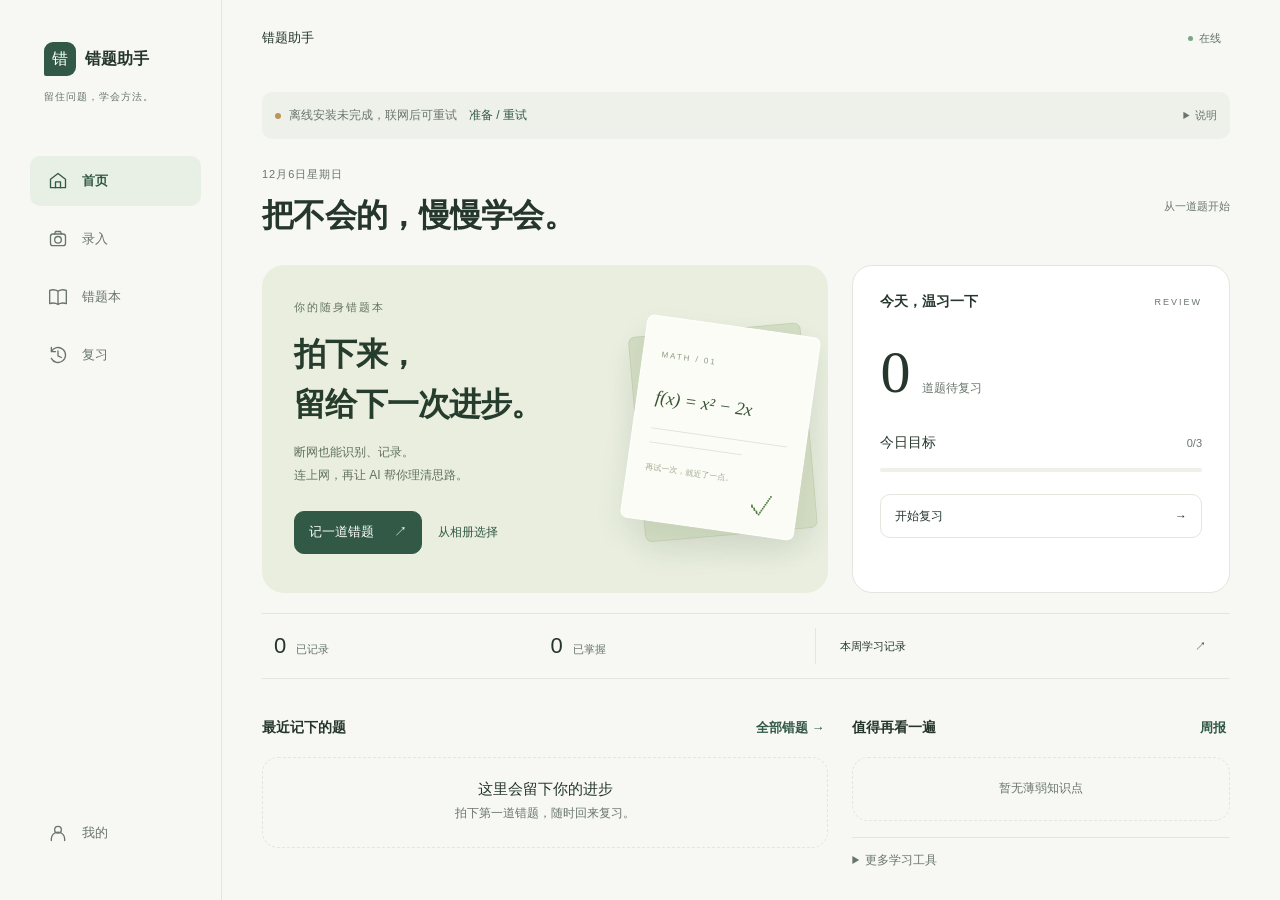
==== app.html @ 8609f3b1 "refactor: simplify personal app navigation" ====
<!DOCTYPE html>
<html lang="zh-CN">
<head>
<meta charset="UTF-8">
<meta name="viewport" content="width=device-width, initial-scale=1.0, viewport-fit=cover, interactive-widget=resizes-content">
<meta name="theme-color" content="#f7f8f4">
<meta name="description" content="高中错题助手：离线拍照记题，联网理解与练习。">
<link rel="manifest" href="manifest.json">
<link rel="icon" href="data:image/svg+xml,%3Csvg xmlns='http://www.w3.org/2000/svg' viewBox='0 0 64 64'%3E%3Crect width='64' height='64' rx='14' fill='%234353c8'/%3E%3Ctext x='32' y='42' font-size='30' text-anchor='middle' fill='white'%3E%E9%94%99%3C/text%3E%3C/svg%3E">
<title>错题助手</title>
<link rel="stylesheet" href="styles.css">
</head>
<body>
<div id="toast" class="toast" role="status" aria-live="polite"></div>

<div id="processingOverlay" class="processing-overlay" role="status" aria-live="polite">
  <div class="processing-box">
    <div class="spinner"></div>
    <div class="proc-title" id="procTitle">处理中</div>
    <div class="proc-desc" id="procDesc">请稍候</div>
  </div>
</div>

<div id="app">
  <header class="app-header">
    <button id="headerBack" class="header-back" onclick="goBack()" aria-label="返回">&#8592;</button>
    <h1 id="headerTitle">错题助手</h1>
    <div class="header-actions">
      <span id="netBadge" class="net-badge online">在线</span>
    </div>
  </header>

  <main id="appContent" class="app-content">
    <div id="storageNotice" class="notice warning hidden" role="alert"></div>
    <div id="updateNotice" class="notice hidden">新版本已准备好。<button class="text-btn" onclick="applyUpdate()">保存后更新</button></div>
    <div id="offlinePanel" class="offline-panel">
      <span class="status-dot" aria-hidden="true"></span><span id="offlineStatus">检查离线识别包…</span>
      <button id="prepareOffline" class="text-btn" onclick="prepareOffline()">准备 / 重试</button>
      <details class="offline-info"><summary aria-label="离线使用说明">说明</summary><div><p>首次联网准备完成后，这台设备可以断网识别。演示时请保持相同浏览器和地址。</p><p id="offlineAddress"></p><button class="text-btn" onclick="checkOfflinePack()">重新检查</button></div></details>
    </div>
    <!-- 首页 -->
    <section id="page-home" class="page active">
      <div class="home-hero">
        <div><p class="eyebrow" id="todayLabel">今天</p><h2 id="homeGreeting">把不会的，慢慢学会。</h2></div>
        <span id="streakBadge" class="streak-badge">从一道题开始</span>
      </div>
      <div class="entry-card">
        <div class="entry-copy"><span class="kicker">你的随身错题本</span><h3>拍下来，<br>留给下一次进步。</h3><p>断网也能识别、记录。<br>连上网，再让 AI 帮你理清思路。</p>
          <div class="entry-actions"><button class="btn primary" onclick="goCapture()">记一道错题 <span aria-hidden="true">↗</span></button><button class="text-btn" onclick="uploadImage()">从相册选择</button></div>
        </div>
        <div class="notebook-art" aria-hidden="true"><div class="paper-back"></div><div class="paper-front"><span class="paper-index">MATH / 01</span><div class="paper-formula">f(x) = x² − 2x</div><div class="paper-line"></div><div class="paper-line short"></div><span class="paper-mark">再试一次，就近了一点。</span><span class="paper-check">✓</span></div></div>
      </div>
      <div id="todayReview" class="today-card">
        <div class="section-title"><span>今天，温习一下</span><span class="tiny-label">REVIEW</span></div>
        <div class="due-number"><b id="statDue">0</b><span>道题待复习</span></div>
        <div class="section-title daily-label"><span>今日目标</span><span id="dailyProgressText" class="daily-text">0/3</span></div>
        <div class="progress-track"><div id="dailyProgressFill" class="progress-fill"></div></div>
        <button class="btn full outline" onclick="navigateTo('review')">开始复习 <span aria-hidden="true">→</span></button>
      </div>
      <div class="stats-grid compact-stats"><div class="stat-card"><b id="statTotal">0</b><span>已记录</span></div><div class="stat-card"><b id="statMastered">0</b><span>已掌握</span></div><button class="stat-report" onclick="showParentReport()"><span>本周学习记录</span><span aria-hidden="true">↗</span></button></div>
      <div class="section-block home-recent"><div class="section-title"><span>最近记下的题</span><button class="text-btn" onclick="navigateTo('book')">全部错题 →</button></div><div id="recentList" class="recent-list"></div></div>
      <div class="section-block home-insights"><div class="section-title"><span>值得再看一遍</span><button class="text-btn" onclick="openWeeklyReport()">周报</button></div><div id="weakList" class="weak-list"></div>
        <details class="more-tools"><summary>更多学习工具</summary><div class="quick-grid"><button class="quick-card" onclick="openMasteryTrend()">掌握趋势</button><button class="quick-card" onclick="openStudyPlan()">学习计划</button><button class="quick-card" onclick="openWeeklyPlan()">周计划</button><button class="quick-card" onclick="openAiSettings()">AI 设置</button><button class="quick-card" onclick="openSubjectBoard()">学情看板</button></div></details>
      </div>
    </section>

    <!-- 拍照录入 -->
    <section id="page-capture" class="page">
      <div class="page-intro"><p class="eyebrow">CAPTURE</p><h2>先把题目记下来。</h2><p id="captureHint">一次拍一道题，文字清晰，识别更准。</p></div>
      <div id="capturePreview" class="capture-preview">
        <div class="placeholder">
          <div class="capture-glyph" aria-hidden="true">＋</div>
          <div class="pl-text">放进一道想弄懂的题</div>
        </div>
      </div>
      <div class="capture-actions">
        <button id="btnCamera" class="btn primary" onclick="startCamera()">拍照</button>
        <button id="btnAlbum" class="btn" onclick="uploadImage()">选择图片</button>
        <button id="btnPaste" class="btn" onclick="pasteClipboardImage()">粘贴图片</button>
        <button id="btnCrop" class="btn hidden" onclick="openCropModal()">裁剪</button>
        <button id="btnOcr" class="btn teal hidden" onclick="runOcr()">识别并记录</button>
        <button id="btnRetake" class="btn hidden" onclick="retakeCapture()">重新选择</button>
      </div>
      <div class="capture-secondary"><button class="text-btn" onclick="showManualEntry()">直接输入文字</button><button id="saveImageOnly" class="text-btn hidden" onclick="openImageOnly()">先保存原图</button></div>

      <div id="manualEntry" class="manual-entry hidden">
        <label class="field-label" for="manualText">题目内容</label>
        <textarea id="manualText" rows="5" placeholder="粘贴题目"></textarea>
        <button class="btn primary full" onclick="saveManualEntry()">下一步</button>
      </div>
    </section>

    <!-- 错题本 -->
    <section id="page-book" class="page"><div class="page-intro"><p class="eyebrow">COLLECTION</p><h2>每一道，都有收获。</h2></div>
      <div class="search-row">
        <input id="searchInput" type="search" placeholder="搜索题目或知识点" oninput="setQuery(this.value)">
      </div>
      <div class="batch-bar">
        <button class="btn outline" onclick="toggleBatchMode()">批量管理</button>
        <div id="batchActions" class="batch-actions hidden">
          <label class="select-all"><input id="selectAllBatch" type="checkbox" onchange="toggleSelectAll(this.checked)">全选</label>
          <span id="batchCount" class="batch-count">已选 0</span>
          <button class="btn green" onclick="batchMarkMastered()">标记掌握</button>
          <button class="btn teal" onclick="batchGenerateAnalysis()">批量复盘</button>
          <button class="btn red" onclick="batchDelete()">删除</button>
          <button class="btn" onclick="toggleBatchMode()">退出</button>
        </div>
      </div>
      <select id="dateFilter" class="date-filter" onchange="setDateFilter(this.value)">
        <option value="all">全部时间</option>
        <option value="week">近 7 天</option>
        <option value="month">本月</option>
        <option value="year">今年</option>
      </select>
      <div class="chip-row" id="subjectChips"></div>
      <div class="segmented" id="statusSeg"></div>
      <div id="errorList" class="error-list"></div>
    </section>

    <!-- 复习 -->
    <section id="page-review" class="page">
      <div class="review-head">
        <h2>间隔复习</h2>
        <p id="reviewStatus">暂无待复习错题</p>
      </div>
      <div id="reviewProgress" class="review-progress hidden">
        <div class="progress-track"><div id="reviewFill" class="progress-fill"></div></div>
        <span id="reviewCount">0/0</span>
      </div>
      <div id="reviewCard" class="review-card hidden">
        <div class="review-top">
          <span id="reviewSubject" class="subject-pill">数学</span>
          <span id="reviewMeta" class="review-meta"></span>
        </div>
        <div id="reviewImage" class="review-image hidden"></div>
        <div id="reviewQuestion" class="review-question"></div>
        <div class="review-draft">
          <label class="field-label" for="reviewDraft">自测作答</label>
          <textarea id="reviewDraft" rows="3" placeholder="写下你的答案"></textarea>
        </div>
        <div id="reviewAnswer" class="review-answer hidden">
          <div class="review-answer-label">解析 / 答案</div>
          <div id="reviewAnswerText" class="review-answer-text"></div>
        </div>
      </div>
      <div id="reviewActions" class="review-actions hidden">
        <button class="btn" onclick="toggleReviewAnswer()">查看答案</button>
        <button class="btn red" onclick="rateReview('again')">再练</button>
        <button class="btn amber" onclick="rateReview('good')">还行</button>
        <button class="btn green" onclick="rateReview('easy')">熟练</button>
      </div>
      <div id="reviewEmpty" class="empty-state hidden">
        <div class="es-icon">✓</div>
        <div class="es-title">今日完成</div>
        <div class="es-desc">今天的复习告一段落，明天再来。</div>
      </div>
    </section>

    <!-- 我的 -->
    <section id="page-profile" class="page">
      <div class="profile-header">
        <div class="profile-avatar">TF</div>
        <div>
          <div class="profile-name">按你的习惯来</div>
          <div class="profile-team">识别与记录留在本机 · AI 联网使用</div>
        </div>
      </div>

      <details class="settings-panel"><summary>学习科目</summary>
        <div class="chip-wrap" id="subjectSettings"></div>
      </details>

      <details class="settings-panel"><summary>应用设置</summary>
        <div class="form-card">
          <label class="switch-row">
            <span>打开应用直达拍照页</span>
            <input id="openCaptureOnLaunch" type="checkbox">
          </label>
          <label class="switch-row">
            <span>深色模式</span>
            <input id="darkMode" type="checkbox">
          </label>
          <label class="field-label" for="dailyGoal">每日复习目标（道）</label>
          <input id="dailyGoal" type="number" min="0" max="20" placeholder="3">
          <button class="btn primary full" onclick="saveSettings()">保存设置</button>
        </div>
      </details>

      <details class="settings-panel"><summary>个人云同步（选用）</summary>
        <div class="form-card">
          <label class="field-label" for="syncToken">GitHub Token</label>
          <input id="syncToken" type="password" placeholder="用于同步私人 Gist">
          <label class="field-label" for="syncGistId">Gist ID（留空自动创建）</label>
          <input id="syncGistId" type="text" placeholder="首次上传后自动生成">
          <label class="switch-row">
            <span>启动时合并云端数据</span>
            <input id="autoSync" type="checkbox">
          </label>
          <button class="btn primary full" onclick="syncUpload()">上传到云端</button>
          <button class="btn outline full" onclick="syncPull(false)">合并云端数据</button>
        </div>
      </details>

      <details class="settings-panel" id="aiSettings"><summary>AI 接口（选用，需自行配置）</summary>
        <div class="form-card">
          <label class="field-label" for="aiEndpoint">接口地址</label>
          <input id="aiEndpoint" type="text" placeholder="https://api.openai.com/v1">
          <label class="field-label" for="aiModel">模型</label>
          <input id="aiModel" type="text" placeholder="gpt-4o-mini">
          <label class="switch-row">
            <span>允许手动 AI 视觉复核（需填写 Key，题图会发送到接口）</span>
            <input id="useAiOcr" type="checkbox">
          </label>
          <label class="field-label" for="ocrModel">视觉识别模型</label>
          <input id="ocrModel" type="text" placeholder="gpt-4o-mini">
          <label class="field-label" for="aiKey">API Key</label>
          <input id="aiKey" type="password" placeholder="未配置时使用规则生成">
          <button class="btn primary full" onclick="saveSettings()">保存设置</button>
        </div>
      </details>

      <details class="settings-panel"><summary>数据</summary>
        <div class="menu-card">
          <button class="menu-item" onclick="exportData()">
            <span class="mi-icon">&#128228;</span>
            <span>导出数据</span>
          </button>
          <button class="menu-item" onclick="importData()">
            <span class="mi-icon">&#128229;</span>
            <span>导入数据</span>
          </button>
          <button class="menu-item" onclick="exportPrintable()">
            <span class="mi-icon">&#128424;</span>
            <span>导出打印版</span>
          </button>
          <button class="menu-item" onclick="exportStudyReport()">
            <span class="mi-icon">&#128202;</span>
            <span>导出学习报告</span>
          </button>
          <button class="menu-item" onclick="copyParentReportLink()">
            <span class="mi-icon">&#128101;</span>
            <span>复制家长周报文本</span>
          </button>
          <button class="menu-item" onclick="copyWeeklyReportText()">
            <span class="mi-icon">&#128203;</span>
            <span>复制周报文本</span>
          </button>
          <button class="menu-item" onclick="openSubjectBoard()">
            <span class="mi-icon">&#128200;</span>
            <span>学情看板</span>
          </button>
          <button class="menu-item" onclick="exportFullBackup()">
            <span class="mi-icon">&#128190;</span>
            <span>导出完整备份</span>
          </button>
          <button class="menu-item" onclick="importFullBackup()">
            <span class="mi-icon">&#128190;</span>
            <span>导入完整备份</span>
          </button>
          <button class="menu-item danger" onclick="clearAllData()">
            <span class="mi-icon">&#128465;</span>
            <span>清空数据</span>
          </button>
        </div>
      </details>

      <details class="settings-panel"><summary>关于</summary>
        <div class="menu-card">
          <div class="menu-item static">
            <span class="mi-icon">&#8505;</span>
            <span>演示版 · Team Future</span>
          </div>
        </div>
      </details>
    </section>
  </main>

  <nav class="app-nav" aria-label="主导航"><div class="nav-brand"><span class="brand-mark">错</span><b>错题助手</b><small>留住问题，学会方法。</small></div>
    <button class="nav-item active" data-page="home" onclick="navigateTo('home')">
      <svg class="nav-icon" viewBox="0 0 24 24" fill="none" stroke="currentColor" stroke-width="1.6" stroke-linecap="round" stroke-linejoin="round" aria-hidden="true"><path d="m3 10 9-7 9 7v10H3z"/><path d="M9 20v-7h6v7"/></svg>
      <small>首页</small>
    </button>
    <button class="nav-item" data-page="capture" onclick="navigateTo('capture')">
      <svg class="nav-icon" viewBox="0 0 24 24" fill="none" stroke="currentColor" stroke-width="1.6" stroke-linecap="round" stroke-linejoin="round" aria-hidden="true"><rect x="3" y="6" width="18" height="14" rx="3"/><path d="m8 6 1-3h6l1 3"/><circle cx="12" cy="13" r="4"/></svg>
      <small>录入</small>
    </button>
    <button class="nav-item" data-page="book" onclick="navigateTo('book')">
      <svg class="nav-icon" viewBox="0 0 24 24" fill="none" stroke="currentColor" stroke-width="1.6" stroke-linecap="round" stroke-linejoin="round" aria-hidden="true"><path d="M12 5c-3-2-7-2-10-1v16c3-1 7-1 10 1 3-2 7-2 10-1V4c-3-1-7-1-10 1Zm0 0v16"/></svg>
      <small>错题本</small>
      <span id="navBadge" class="nav-badge hidden">0</span>
    </button>
    <button class="nav-item" data-page="review" onclick="navigateTo('review')">
      <svg class="nav-icon" viewBox="0 0 24 24" fill="none" stroke="currentColor" stroke-width="1.6" stroke-linecap="round" stroke-linejoin="round" aria-hidden="true"><path d="M4 8a9 9 0 1 1 0 8M4 3v5h5"/><path d="M12 7v6l4 2"/></svg>
      <small>复习</small>
    </button>
    <button class="nav-item" data-page="profile" onclick="navigateTo('profile')">
      <svg class="nav-icon" viewBox="0 0 24 24" fill="none" stroke="currentColor" stroke-width="1.6" stroke-linecap="round" stroke-linejoin="round" aria-hidden="true"><circle cx="12" cy="8" r="4"/><path d="M4 21v-2a8 8 0 0 1 16 0v2"/></svg>
      <small>我的</small>
    </button>
  </nav>
</div>

<div id="modalOverlay" class="modal-overlay" role="dialog" aria-modal="true" aria-labelledby="modalTitle">
  <div class="modal-sheet">
    <div class="modal-head">
      <h3 id="modalTitle"></h3>
      <button class="modal-close" onclick="closeModal()" aria-label="关闭">&#215;</button>
    </div>
    <div id="modalContent"></div>
  </div>
</div>

<dialog id="importDialog" class="import-dialog"><form method="dialog"><h3>导入错题</h3><p id="importSummary"></p><p class="field-help">合并保留本地题目，同一道题采用较新版本。</p><div class="import-choices"><button class="btn primary" value="merge">合并导入</button><button class="btn outline" value="replace">替换本地…</button><button class="btn" value="cancel" autofocus>取消</button></div></form></dialog>
<input id="fileInput" type="file" accept="image/*" hidden>
<input id="importInput" type="file" accept=".json,application/json" hidden>
<input id="bankInput" type="file" accept=".json,application/json" hidden>
<input id="classInput" type="file" accept=".json,application/json" hidden>
<input id="backupInput" type="file" accept=".json,application/json" hidden>

<script src="vendor/dexie.min.js"></script>
<script src="ocr-assets.js"></script>
<script src="js/reliability.js"></script>
<script src="js/ocr-review.js"></script>
<script src="js/app.js"></script>
<script src="js/offline.js"></script>
<script src="js/album-enhance.js"></script>
<script src="js/crop-enhance.js"></script>
</body>
</html>
---- styles.css ----
:root {
  --bg: #f7f8f4;
  --surface: #ffffff;
  --surface-2: #eef1e9;
  --text: #25362d;
  --muted: #68756c;
  --line: #e2e7dd;
  --primary: #315945;
  --primary-soft: #e8f0e5;
  --teal: #426e59;
  --teal-soft: #ecf3e9;
  --green: #1f9d55;
  --green-soft: #e4f6ec;
  --amber: #c47b16;
  --amber-soft: #fdf1dc;
  --red: #d64545;
  --red-soft: #fdeaea;
  --shadow: 0 10px 30px rgba(33, 42, 68, 0.08);
  --nav-h: 64px;
  --radius: 14px;
}

* {
  box-sizing: border-box;
}

html,
body {
  margin: 0;
  height: 100%;
}

body {
  font-family: -apple-system, BlinkMacSystemFont, "PingFang SC", "Microsoft YaHei", "Noto Sans SC", sans-serif;
  background: var(--bg);
  color: var(--text);
  -webkit-tap-highlight-color: transparent;
}

button,
input,
textarea,
select {
  font: inherit;
}

button {
  border: 0;
  cursor: pointer;
  color: inherit;
}

input,
textarea,
select {
  width: 100%;
  border: 1px solid var(--line);
  border-radius: var(--radius);
  background: var(--surface);
  color: var(--text);
  padding: 11px 12px;
  outline: none;
}

input:focus,
textarea:focus,
select:focus {
  border-color: var(--primary);
  box-shadow: 0 0 0 3px rgba(59, 91, 219, 0.12);
}

textarea {
  resize: vertical;
  min-height: 96px;
  line-height: 1.6;
}

.hidden {
  display: none !important;
}

#app {
  max-width: 520px;
  margin: 0 auto;
  height: 100vh;
  height: 100dvh;
  display: flex;
  flex-direction: column;
  background: var(--bg);
  position: relative;
}

/* 顶部 */
.app-header {
  flex-shrink: 0;
  height: 56px;
  display: flex;
  align-items: center;
  gap: 10px;
  padding: 0 14px;
  background: rgba(243, 245, 249, 0.94);
  backdrop-filter: blur(14px);
  border-bottom: 1px solid var(--line);
  z-index: 10;
}

.app-header h1 {
  margin: 0;
  font-size: 17px;
  letter-spacing: 0;
}

.header-actions {
  margin-left: auto;
  display: flex;
  align-items: center;
}

.header-back {
  width: 32px;
  height: 32px;
  display: none;
  align-items: center;
  justify-content: center;
  border-radius: var(--radius);
  background: var(--surface);
  border: 1px solid var(--line);
  font-size: 16px;
}

.header-back.show {
  display: flex;
}

.net-badge {
  font-size: 12px;
  padding: 4px 9px;
  border-radius: 999px;
  background: var(--surface-2);
  color: var(--muted);
}

.net-badge.online {
  background: var(--green-soft);
  color: var(--green);
}

.net-badge.offline {
  background: var(--amber-soft);
  color: var(--amber);
}

/* 主区域 */
.app-content {
  flex: 1;
  overflow-y: auto;
  padding: 16px 16px calc(var(--nav-h) + 20px);
  -webkit-overflow-scrolling: touch;
}

.page {
  display: none;
}

.page.active {
  display: block;
  animation: pageIn 0.22s ease;
}

@keyframes pageIn {
  from {
    opacity: 0;
    transform: translateY(8px);
  }
  to {
    opacity: 1;
    transform: translateY(0);
  }
}

/* 底部导航 */
.app-nav {
  position: fixed;
  bottom: 0;
  left: 50%;
  transform: translateX(-50%);
  width: 100%;
  max-width: 520px;
  height: calc(var(--nav-h) + env(safe-area-inset-bottom, 0px));
  padding-bottom: env(safe-area-inset-bottom, 0px);
  display: grid;
  grid-template-columns: repeat(5, 1fr);
  background: rgba(255, 255, 255, 0.96);
  backdrop-filter: blur(16px);
  border-top: 1px solid var(--line);
  z-index: 50;
}

.nav-item {
  display: flex;
  flex-direction: column;
  align-items: center;
  justify-content: center;
  gap: 2px;
  background: none;
  color: var(--muted);
  position: relative;
}

.nav-item .nav-icon {
  font-size: 20px;
  line-height: 1;
}

.nav-item small {
  font-size: 11px;
}

.nav-item.active {
  color: var(--primary);
}

.nav-badge {
  position: absolute;
  top: 5px;
  right: calc(50% - 22px);
  min-width: 17px;
  height: 17px;
  padding: 0 4px;
  border-radius: 999px;
  background: var(--red);
  color: #fff;
  font-size: 10px;
  display: flex;
  align-items: center;
  justify-content: center;
}

/* 首页 */
.home-hero {
  display: flex;
  align-items: center;
  justify-content: space-between;
  margin-bottom: 14px;
}

.eyebrow {
  margin: 0 0 3px;
  font-size: 12px;
  color: var(--muted);
}

.streak-badge {
  display: inline-flex;
  align-items: center;
  gap: 4px;
  margin-top: 7px;
  padding: 4px 10px;
  border-radius: 999px;
  background: var(--amber-soft);
  color: var(--amber);
  font-size: 12px;
  font-weight: 700;
}

.home-hero h2 {
  margin: 0;
  font-size: 22px;
  letter-spacing: 0;
}

.icon-btn {
  width: 40px;
  height: 40px;
  border-radius: 50%;
  display: flex;
  align-items: center;
  justify-content: center;
  background: var(--surface);
  border: 1px solid var(--line);
  font-size: 22px;
  line-height: 1;
}

.add-btn {
  background: var(--primary);
  color: #fff;
  border-color: var(--primary);
  box-shadow: 0 8px 18px rgba(59, 91, 219, 0.28);
}

.stats-grid {
  display: grid;
  grid-template-columns: repeat(3, 1fr);
  gap: 10px;
  margin-bottom: 18px;
}

.stat-card {
  background: var(--surface);
  border: 1px solid var(--line);
  border-radius: var(--radius);
  padding: 14px 10px;
  text-align: center;
  box-shadow: 0 4px 14px rgba(33, 42, 68, 0.04);
}

.stat-card b {
  display: block;
  font-size: 24px;
  line-height: 1.2;
}

.stat-card span {
  display: block;
  margin-top: 4px;
  font-size: 12px;
  color: var(--muted);
}

.stat-card.accent b {
  color: var(--primary);
}

.stat-card.teal b {
  color: var(--teal);
}

.section-block {
  margin-bottom: 18px;
}

.section-title {
  display: flex;
  align-items: center;
  justify-content: space-between;
  font-size: 14px;
  font-weight: 700;
  margin-bottom: 10px;
}

.text-btn {
  background: none;
  color: var(--primary);
  font-size: 13px;
  padding: 4px;
}

.daily-text {
  font-size: 13px;
  color: var(--muted);
  font-weight: 600;
}

.weak-list {
  display: flex;
  flex-direction: column;
  gap: 8px;
}

.weak-item {
  display: flex;
  align-items: center;
  gap: 10px;
  background: var(--surface);
  border: 1px solid var(--line);
  border-radius: var(--radius);
  padding: 11px 12px;
}

.weak-bar {
  flex: 1;
  height: 8px;
  border-radius: 999px;
  background: var(--surface-2);
  overflow: hidden;
}

.weak-bar i {
  display: block;
  height: 100%;
  border-radius: 999px;
  background: linear-gradient(90deg, var(--primary), var(--teal));
}

.weak-name {
  width: 108px;
  font-size: 13px;
  white-space: nowrap;
  overflow: hidden;
  text-overflow: ellipsis;
}

.weak-count {
  font-size: 12px;
  color: var(--muted);
  min-width: 34px;
  text-align: right;
}

.report-block {
  display: flex;
  flex-direction: column;
  gap: 10px;
}

.report-row {
  display: grid;
  grid-template-columns: 82px 1fr 40px;
  align-items: center;
  gap: 10px;
  font-size: 13px;
}

.report-row .weak-bar {
  height: 9px;
}

.report-row .weak-count {
  min-width: 40px;
}

.report-note {
  margin-top: 12px;
  padding: 10px 12px;
  border-radius: var(--radius);
  background: var(--surface-2);
  color: var(--muted);
  font-size: 13px;
  line-height: 1.6;
}

.plan-list {
  margin: 0;
  padding-left: 20px;
  display: flex;
  flex-direction: column;
  gap: 6px;
  font-size: 14px;
  line-height: 1.6;
}

.plan-steps {
  display: flex;
  flex-direction: column;
  gap: 8px;
}

.plan-steps div {
  background: var(--surface-2);
  border-radius: var(--radius);
  padding: 10px 12px;
  font-size: 13px;
  line-height: 1.6;
}

.plan-steps b {
  color: var(--primary);
}

.quick-grid {
  display: grid;
  grid-template-columns: repeat(4, 1fr);
  gap: 8px;
  margin-bottom: 18px;
}

.quick-card {
  display: flex;
  flex-direction: column;
  align-items: center;
  justify-content: center;
  gap: 7px;
  min-height: 84px;
  background: var(--surface);
  border: 1px solid var(--line);
  border-radius: var(--radius);
  padding: 10px 4px;
}

.quick-card:active {
  background: var(--surface-2);
}

.qc-icon {
  font-size: 22px;
  line-height: 1;
}

.qc-title {
  font-size: 12px;
  font-weight: 600;
}

.recent-list {
  display: flex;
  flex-direction: column;
  gap: 8px;
}

.recent-item {
  display: flex;
  align-items: center;
  gap: 10px;
  background: var(--surface);
  border: 1px solid var(--line);
  border-radius: var(--radius);
  padding: 11px 12px;
  text-align: left;
  width: 100%;
}

.subject-avatar {
  width: 38px;
  height: 38px;
  border-radius: var(--radius);
  display: flex;
  align-items: center;
  justify-content: center;
  font-size: 13px;
  font-weight: 700;
  color: #fff;
  flex-shrink: 0;
}

.recent-info {
  flex: 1;
  min-width: 0;
}

.recent-title {
  font-size: 14px;
  font-weight: 600;
  white-space: nowrap;
  overflow: hidden;
  text-overflow: ellipsis;
}

.recent-meta {
  margin-top: 3px;
  font-size: 12px;
  color: var(--muted);
}

.recent-time {
  font-size: 11px;
  color: var(--muted);
  white-space: nowrap;
}

/* 录入 */
.capture-preview {
  width: 100%;
  aspect-ratio: 4 / 3;
  background: var(--surface);
  border: 2px dashed var(--line);
  border-radius: var(--radius);
  display: flex;
  align-items: center;
  justify-content: center;
  overflow: hidden;
  margin-bottom: 12px;
}

.capture-preview video,
.capture-preview img {
  width: 100%;
  height: 100%;
  object-fit: contain;
}

.placeholder {
  text-align: center;
  color: var(--muted);
  padding: 20px;
}

.pl-icon {
  font-size: 42px;
  margin-bottom: 8px;
}

.pl-text {
  font-size: 13px;
}

.capture-actions {
  display: grid;
  grid-template-columns: 1fr 1fr;
  gap: 8px;
  margin-bottom: 8px;
}

.btn {
  display: inline-flex;
  align-items: center;
  justify-content: center;
  gap: 6px;
  min-height: 44px;
  padding: 10px 14px;
  border-radius: var(--radius);
  background: var(--surface);
  border: 1px solid var(--line);
  font-size: 14px;
  font-weight: 600;
  transition: transform 0.12s ease, opacity 0.12s ease;
}

.btn:active {
  transform: scale(0.98);
  opacity: 0.88;
}

.btn.primary {
  background: var(--primary);
  border-color: var(--primary);
  color: #fff;
}

.btn.teal {
  background: var(--teal);
  border-color: var(--teal);
  color: #fff;
}

.btn.green {
  background: var(--green);
  border-color: var(--green);
  color: #fff;
}

.btn.red {
  background: var(--red);
  border-color: var(--red);
  color: #fff;
}

.btn.amber {
  background: var(--amber);
  border-color: var(--amber);
  color: #fff;
}

.btn.outline {
  background: transparent;
}

.btn.full {
  width: 100%;
}

.manual-entry {
  margin-top: 14px;
  background: var(--surface);
  border: 1px solid var(--line);
  border-radius: var(--radius);
  padding: 14px;
  display: flex;
  flex-direction: column;
  gap: 10px;
}

.field-label {
  display: block;
  font-size: 13px;
  font-weight: 600;
  color: var(--muted);
  margin-bottom: 6px;
}

/* 错题本 */
.search-row {
  margin-bottom: 12px;
}

.date-filter {
  margin-bottom: 10px;
  background: var(--surface);
}

.batch-bar {
  display: flex;
  align-items: center;
  gap: 8px;
  margin-bottom: 10px;
}

.batch-bar .btn {
  min-height: 36px;
  padding: 6px 12px;
  font-size: 13px;
}

.batch-actions {
  display: flex;
  align-items: center;
  gap: 6px;
  flex-wrap: wrap;
}

.select-all {
  display: inline-flex;
  align-items: center;
  gap: 4px;
  font-size: 13px;
}

.select-all input,
.batch-check input {
  width: 17px;
  height: 17px;
  accent-color: var(--primary);
}

.batch-count {
  font-size: 13px;
  color: var(--muted);
}

.batch-check {
  display: flex;
  align-items: center;
  flex-shrink: 0;
}

.chip-row {
  display: flex;
  gap: 8px;
  overflow-x: auto;
  padding-bottom: 6px;
  margin-bottom: 10px;
  -webkit-overflow-scrolling: touch;
}

.chip {
  flex-shrink: 0;
  min-height: 34px;
  padding: 7px 13px;
  border-radius: 999px;
  background: var(--surface);
  border: 1px solid var(--line);
  color: var(--muted);
  font-size: 13px;
}

.chip.active {
  background: var(--primary);
  border-color: var(--primary);
  color: #fff;
}

.chip-wrap {
  display: flex;
  flex-wrap: wrap;
  gap: 8px;
}

.segmented {
  display: grid;
  grid-template-columns: repeat(3, 1fr);
  gap: 6px;
  background: var(--surface-2);
  border-radius: var(--radius);
  padding: 4px;
  margin-bottom: 12px;
}

.seg-btn {
  min-height: 34px;
  border-radius: 6px;
  background: transparent;
  color: var(--muted);
  font-size: 13px;
}

.seg-btn.active {
  background: var(--surface);
  color: var(--text);
  box-shadow: 0 2px 8px rgba(33, 42, 68, 0.08);
  font-weight: 600;
}

.error-list {
  display: flex;
  flex-direction: column;
  gap: 8px;
}

.error-card {
  width: 100%;
  text-align: left;
  background: var(--surface);
  border: 1px solid var(--line);
  border-radius: var(--radius);
  padding: 12px;
}

.error-card:active {
  background: var(--surface-2);
}

.ec-head {
  display: flex;
  align-items: center;
  gap: 9px;
  margin-bottom: 8px;
}

.ec-info {
  flex: 1;
  min-width: 0;
}

.ec-topic {
  font-size: 14px;
  font-weight: 700;
  white-space: nowrap;
  overflow: hidden;
  text-overflow: ellipsis;
}

.ec-date {
  margin-top: 2px;
  font-size: 11px;
  color: var(--muted);
}

.ec-preview {
  font-size: 13px;
  color: var(--muted);
  line-height: 1.55;
  display: -webkit-box;
  -webkit-line-clamp: 2;
  -webkit-box-orient: vertical;
  overflow: hidden;
}

.ec-tags {
  display: flex;
  gap: 6px;
  margin-top: 9px;
  flex-wrap: wrap;
}

.tag {
  display: inline-flex;
  align-items: center;
  min-height: 22px;
  padding: 3px 9px;
  border-radius: 999px;
  background: var(--surface-2);
  color: var(--muted);
  font-size: 11px;
}

.tag.due {
  background: var(--red-soft);
  color: var(--red);
}

.tag.mastered {
  background: var(--green-soft);
  color: var(--green);
}

.tag.ai {
  background: var(--teal-soft);
  color: var(--teal);
}

.empty-state {
  text-align: center;
  padding: 46px 16px;
  color: var(--muted);
}

.es-icon {
  font-size: 38px;
  margin-bottom: 10px;
}

.es-title {
  font-size: 15px;
  font-weight: 700;
  color: var(--text);
  margin-bottom: 4px;
}

.es-desc {
  font-size: 13px;
}

/* 复习 */
.review-head {
  margin-bottom: 14px;
}

.review-head h2 {
  margin: 0;
  font-size: 20px;
}

.review-head p {
  margin: 4px 0 0;
  font-size: 13px;
  color: var(--muted);
}

.review-progress {
  display: flex;
  align-items: center;
  gap: 10px;
  margin-bottom: 12px;
}

.progress-track {
  flex: 1;
  height: 8px;
  border-radius: 999px;
  background: var(--surface-2);
  overflow: hidden;
}

.progress-fill {
  height: 100%;
  width: 0;
  border-radius: 999px;
  background: linear-gradient(90deg, var(--primary), var(--teal));
  transition: width 0.35s ease;
}

.review-progress span {
  font-size: 12px;
  color: var(--muted);
}

.review-card {
  background: var(--surface);
  border: 1px solid var(--line);
  border-radius: var(--radius);
  padding: 16px;
  margin-bottom: 12px;
  box-shadow: var(--shadow);
}

.review-top {
  display: flex;
  align-items: center;
  gap: 8px;
  margin-bottom: 10px;
}

.subject-pill {
  display: inline-flex;
  align-items: center;
  min-height: 24px;
  padding: 3px 10px;
  border-radius: 999px;
  color: #fff;
  font-size: 12px;
  font-weight: 700;
}

.review-meta {
  font-size: 12px;
  color: var(--muted);
}

.review-image {
  margin-bottom: 10px;
}

.review-image img {
  width: 100%;
  max-height: 260px;
  object-fit: contain;
  border-radius: var(--radius);
  border: 1px solid var(--line);
  background: var(--surface-2);
}

.review-question {
  font-size: 15px;
  line-height: 1.7;
  white-space: pre-wrap;
}

.review-draft {
  margin-top: 14px;
  padding-top: 12px;
  border-top: 1px solid var(--line);
}

.review-draft textarea {
  min-height: 72px;
  font-size: 13px;
}

.review-answer {
  margin-top: 14px;
  padding-top: 12px;
  border-top: 1px solid var(--line);
}

.review-answer-label {
  font-size: 12px;
  font-weight: 700;
  color: var(--teal);
  margin-bottom: 6px;
}

.review-answer-text {
  font-size: 14px;
  line-height: 1.65;
  color: var(--muted);
  white-space: pre-wrap;
}

.review-actions {
  display: grid;
  grid-template-columns: 1.1fr 1fr 1fr 1fr;
  gap: 8px;
}

.review-actions .btn {
  min-height: 46px;
  padding: 8px 6px;
  font-size: 13px;
}

/* 我的 */
.profile-header {
  display: flex;
  align-items: center;
  gap: 12px;
  background: var(--surface);
  border: 1px solid var(--line);
  border-radius: var(--radius);
  padding: 16px;
  margin-bottom: 18px;
}

.profile-avatar {
  width: 52px;
  height: 52px;
  border-radius: 50%;
  display: flex;
  align-items: center;
  justify-content: center;
  background: linear-gradient(135deg, var(--primary), var(--teal));
  color: #fff;
  font-weight: 800;
  font-size: 17px;
  flex-shrink: 0;
}

.profile-name {
  font-size: 16px;
  font-weight: 700;
}

.profile-team {
  margin-top: 3px;
  font-size: 12px;
  color: var(--muted);
}

.form-card,
.menu-card {
  background: var(--surface);
  border: 1px solid var(--line);
  border-radius: var(--radius);
  padding: 14px;
  display: flex;
  flex-direction: column;
  gap: 12px;
}

.switch-row {
  display: flex;
  align-items: center;
  justify-content: space-between;
  gap: 10px;
  min-height: 40px;
  font-size: 14px;
  font-weight: 600;
  cursor: pointer;
}

.switch-row input {
  width: 20px;
  height: 20px;
  flex-shrink: 0;
  accent-color: var(--primary);
}

.menu-item {
  display: flex;
  align-items: center;
  gap: 10px;
  width: 100%;
  min-height: 44px;
  padding: 10px 4px;
  background: none;
  text-align: left;
  font-size: 14px;
  border-bottom: 1px solid var(--line);
}

.menu-item:last-child {
  border-bottom: 0;
}

.menu-item.danger {
  color: var(--red);
}

.menu-item.static {
  color: var(--muted);
  cursor: default;
}

.mi-icon {
  font-size: 17px;
  width: 24px;
  text-align: center;
}

/* 弹窗 */
.modal-overlay {
  position: fixed;
  inset: 0;
  background: rgba(20, 28, 46, 0.45);
  display: none;
  align-items: flex-end;
  justify-content: center;
  z-index: 100;
}

.modal-overlay.show {
  display: flex;
}

.modal-sheet {
  width: 100%;
  max-width: 520px;
  max-height: 88dvh;
  max-height: 88vh;
  overflow-y: auto;
  background: var(--surface);
  border-radius: 14px 14px 0 0;
  padding: 16px 16px calc(16px + env(safe-area-inset-bottom, 0px));
  animation: sheetUp 0.24s ease;
}

@keyframes sheetUp {
  from {
    transform: translateY(40px);
    opacity: 0;
  }
  to {
    transform: translateY(0);
    opacity: 1;
  }
}

.modal-head {
  display: flex;
  align-items: center;
  justify-content: space-between;
  margin-bottom: 14px;
}

.modal-head h3 {
  margin: 0;
  font-size: 17px;
}

.modal-close {
  width: 32px;
  height: 32px;
  border-radius: 50%;
  background: var(--surface-2);
  font-size: 18px;
  display: flex;
  align-items: center;
  justify-content: center;
}

.modal-content-block {
  margin-bottom: 14px;
}

.modal-text {
  background: var(--surface-2);
  border-radius: var(--radius);
  padding: 12px;
  font-size: 14px;
  line-height: 1.65;
  white-space: pre-wrap;
  word-break: break-word;
}

.detail-img {
  width: 100%;
  max-height: 300px;
  object-fit: contain;
  border-radius: var(--radius);
  border: 1px solid var(--line);
  background: var(--surface-2);
}

.analysis-block {
  background: var(--teal-soft);
  border-radius: var(--radius);
  padding: 12px;
  font-size: 14px;
  line-height: 1.65;
  white-space: pre-wrap;
  word-break: break-word;
}

.similar-list {
  display: flex;
  flex-direction: column;
  gap: 8px;
}

.similar-item {
  display: flex;
  align-items: flex-start;
  gap: 10px;
  background: var(--surface-2);
  border-radius: var(--radius);
  padding: 11px 12px;
  font-size: 14px;
  line-height: 1.55;
}

.similar-item.done {
  opacity: 0.62;
}

.similar-check {
  margin-top: 2px;
  width: 20px;
  height: 20px;
  border-radius: 50%;
  border: 1px solid var(--line);
  background: var(--surface);
  flex-shrink: 0;
  font-size: 12px;
  color: #fff;
}

.similar-item.done .similar-check {
  background: var(--green);
  border-color: var(--green);
}

.crop-stage {
  position: relative;
  width: 100%;
  aspect-ratio: 4 / 3;
  background: #111827;
  border-radius: var(--radius);
  overflow: hidden;
  touch-action: none;
  user-select: none;
  -webkit-user-select: none;
}

.crop-stage img {
  position: absolute;
  left: 0;
  top: 0;
  max-width: none;
  max-height: none;
  cursor: grab;
  touch-action: none;
}

.crop-frame {
  position: absolute;
  top: 50%;
  left: 50%;
  transform: translate(-50%, -50%);
  width: 78%;
  height: 66%;
  border: 2px solid rgba(255, 255, 255, 0.9);
  border-radius: 6px;
  box-shadow: 0 0 0 9999px rgba(0, 0, 0, 0.48);
  pointer-events: none;
}

.crop-tools {
  display: flex;
  align-items: center;
  gap: 10px;
  margin-top: 12px;
}

.crop-tools .btn {
  min-width: 72px;
}

.crop-zoom {
  flex: 1;
}

.crop-zoom input {
  padding: 0;
}

.modal-actions {
  display: grid;
  grid-template-columns: 1fr 1fr;
  gap: 8px;
  margin-top: 16px;
}

.modal-actions .full {
  grid-column: 1 / -1;
}

.form-stack {
  display: flex;
  flex-direction: column;
  gap: 12px;
}

/* 处理中 */
.processing-overlay {
  position: fixed;
  inset: 0;
  background: rgba(20, 28, 46, 0.5);
  display: none;
  align-items: center;
  justify-content: center;
  z-index: 200;
  backdrop-filter: blur(6px);
}

.processing-overlay.show {
  display: flex;
}

.processing-box {
  width: min(300px, 82vw);
  background: var(--surface);
  border-radius: var(--radius);
  padding: 28px 22px;
  text-align: center;
  box-shadow: var(--shadow);
}

.spinner {
  width: 38px;
  height: 38px;
  border: 3px solid var(--surface-2);
  border-top-color: var(--primary);
  border-radius: 50%;
  margin: 0 auto 14px;
  animation: spin 0.8s linear infinite;
}

@keyframes spin {
  to {
    transform: rotate(360deg);
  }
}

.proc-title {
  font-size: 15px;
  font-weight: 700;
  margin-bottom: 4px;
}

.proc-desc {
  font-size: 13px;
  color: var(--muted);
}

/* Toast */
.toast {
  position: fixed;
  top: 66px;
  left: 50%;
  transform: translateX(-50%) translateY(-16px);
  z-index: 300;
  max-width: min(360px, 86vw);
  padding: 10px 16px;
  border-radius: var(--radius);
  background: rgba(28, 36, 51, 0.94);
  color: #fff;
  font-size: 13px;
  text-align: center;
  opacity: 0;
  pointer-events: none;
  transition: transform 0.24s ease, opacity 0.24s ease;
}

.toast.show {
  transform: translateX(-50%) translateY(0);
  opacity: 1;
}

/* 科目色 */
.subj-math { background: #3b5bdb; }
.subj-chinese { background: #d64545; }
.subj-english { background: #1f9d55; }
.subj-physics { background: #c47b16; }
.subj-chemistry { background: #7c3aed; }
.subj-biology { background: #0f9b8e; }
.subj-history { background: #c2410c; }
.subj-politics { background: #db2777; }
.subj-geography { background: #65a30d; }
.subj-default { background: #64748b; }

@media (max-width: 380px) {
  .stats-grid {
    gap: 7px;
  }

  .stat-card b {
    font-size: 20px;
  }

  .quick-grid {
    grid-template-columns: repeat(2, 1fr);
  }

  .review-actions {
    grid-template-columns: 1fr 1fr;
  }

  .weak-name {
    width: 88px;
  }
}

body[data-theme="dark"] {
  --bg: #12161f;
  --surface: #1a2130;
  --surface-2: #232c3e;
  --text: #eef1f6;
  --muted: #98a3b8;
  --line: #2c3648;
  --primary-soft: #26335e;
  --teal-soft: #173e3a;
  --green-soft: #16352a;
  --amber-soft: #3a2f16;
  --red-soft: #3a2020;
  --shadow: 0 10px 30px rgba(0, 0, 0, 0.35);
}

body[data-theme="dark"] .app-header {
  background: rgba(18, 22, 31, 0.94);
}

body[data-theme="dark"] .app-nav {
  background: rgba(26, 33, 48, 0.96);
}

/* Focused recording experience; existing report and classroom layouts are retained. */
body { font-family: -apple-system, BlinkMacSystemFont, "Segoe UI", "PingFang SC", "Microsoft YaHei", sans-serif; }
button:focus-visible, summary:focus-visible, [role="button"]:focus-visible { outline: 3px solid #91b99a; outline-offset: 3px; }
button:disabled { opacity: .48; cursor: wait; }
summary { cursor: pointer; font-size: 14px; line-height: 1.7; }
svg.nav-icon { width: 22px; height: 22px; }
.app-header { background: var(--bg); padding: 0 22px; height: 66px; }
.app-content { padding: 20px 22px 100px; }
.nav-brand { display: none; }
.net-badge { background: transparent !important; color: var(--muted) !important; font-size: 11px; }
.net-badge::before { content: ''; display: inline-block; width: 5px; height: 5px; border-radius: 50%; background: #7ca587; margin-right: 6px; vertical-align: middle; }
.net-badge.offline::before { background: #9c977f; }
.offline-panel { display: flex; align-items: center; gap: 8px; flex-wrap: wrap; font-size: 12px; color: var(--muted); margin: 0 0 28px; padding: 11px 13px; background: var(--surface-2); border-radius: 10px; }
.offline-panel .text-btn { font-size: 12px; }
.offline-panel.ready { background: transparent; padding: 0; }
.status-dot { width: 6px; height: 6px; background: #bc9659; border-radius: 50%; flex-shrink: 0; }
.ready .status-dot { background: #628a64; }
.offline-info { margin-left: auto; position: relative; }
.offline-info summary { font-size: 11px; }
.offline-info > div { position: absolute; right: 0; top: 24px; width: min(300px,75vw); z-index: 20; padding: 14px 18px; border: 1px solid var(--line); border-radius: 12px; background: var(--surface); box-shadow: var(--shadow); overflow-wrap: anywhere; line-height: 1.7; }
.notice { padding: 14px; border: 1px solid var(--line); background: var(--surface); border-radius: 10px; margin-bottom: 14px; font-size: 13px; line-height: 1.7; }
.notice.warning { background: var(--amber-soft); color: var(--text); }
.home-hero { gap: 15px; margin-bottom: 26px; }
.home-hero h2 { font-size: 26px; line-height: 1.5; font-weight: 650; letter-spacing: -.7px; }
.eyebrow { font-size: 11px; letter-spacing: 1px; margin-bottom: 9px; }
.streak-badge { font-size: 10px; font-weight: 400; background: transparent; white-space: nowrap; color: var(--muted); padding: 0; }
.entry-card { position: relative; overflow: hidden; border-radius: 22px; background: #e9eedf; min-height: 290px; padding: 28px; margin-bottom: 20px; color: #263c2d; }
.entry-copy { position: relative; z-index: 2; }
.kicker { font-size: 11px; color: #63735e; letter-spacing: 2px; }
.entry-card h3 { font-size: 29px; font-weight: 600; line-height: 1.55; margin: 15px 0 12px; letter-spacing: -1px; }
.entry-card p { font-size: 12px; color: #62725d; line-height: 1.9; }
.entry-actions { display: flex; gap: 12px; align-items: center; margin-top: 24px; }
.entry-actions .btn { background: #315945; color: white; border-radius: 10px; font-size: 13px; min-height: 43px; }
.entry-actions .text-btn { color: #315945; font-size: 12px; }
.entry-actions .btn span { margin-left: 14px; }
.notebook-art { width: 190px; height: 210px; position: absolute; right: -28px; top: 44px; transform: rotate(8deg); opacity: .55; }
.paper-front,.paper-back { position: absolute; inset: 0; background: #fcfcf6; border-radius: 7px; box-shadow: 0 14px 30px #314b2912; border: 1px solid #ffffff; }
.paper-back { transform: rotate(-13deg); background: #d3ddc3; inset: 4px -2px -5px 4px; border-color: #c7d2b7; }
.paper-front { padding: 26px 18px; }
.paper-index { font-size: 8px; letter-spacing: 2px; color: #8a9b80; }
.paper-formula { font-family: Georgia, serif; font-style: italic; font-size: 18px; margin: 26px 0 20px; color: #385332; white-space: nowrap; }
.paper-line { height: 1px; background: #e1e7d8; margin-bottom: 13px; }.paper-line.short { width: 68%; }
.paper-mark { font-size: 8px; color: #9da88e; }.paper-check { position: absolute; right: 20px; bottom: 16px; color: #507c42; font-size: 27px; transform: rotate(-18deg); }
.today-card { background: var(--surface); border: 1px solid var(--line); border-radius: 20px; padding: 24px; margin-bottom: 20px; }
.tiny-label { font-size: 9px; letter-spacing: 2px; color: var(--muted); font-weight: 400; }
.due-number { display: flex; gap: 12px; align-items: baseline; margin: 20px 0; }.due-number b { font-size: 54px; font-family: Georgia, serif; font-weight: 400; }.due-number span { font-size: 12px; color: var(--muted); }
.daily-label { font-size: 11px; font-weight: 400; }.daily-text { font-size: 11px; font-weight: 400; }
.today-card .progress-track { height: 4px; margin-bottom: 22px; }.today-card .btn { font-size: 12px; justify-content: space-between; }
.progress-fill,.weak-bar i { background: var(--primary); }
.compact-stats { grid-template-columns: 1fr 1fr 1.5fr; border-top: 1px solid var(--line); border-bottom: 1px solid var(--line); padding: 14px 0; margin-bottom: 28px; gap: 0; }
.compact-stats .stat-card { background: transparent; border: none; border-radius: 0; box-shadow: none; display: flex; gap: 10px; padding: 5px 12px; align-items: baseline; }
.compact-stats .stat-card b { font-size: 22px; font-weight: 450; }.compact-stats .stat-card span { font-size: 11px; }
.stat-report { background: transparent; font-size: 11px; display: flex; align-items: center; justify-content: space-around; border-left: 1px solid var(--line); }
.section-title { gap: 10px; flex-wrap: wrap; font-size: 14px; margin-bottom: 16px; }
.recent-item { padding: 16px 0; border: 0; border-bottom: 1px solid var(--line); border-radius: 0; background: transparent; }.recent-title { font-weight: 500; font-size: 13px; display: block; }.recent-meta { font-size: 11px; display: block; }
.subject-avatar { border-radius: 10px; background: var(--surface-2); color: var(--primary); font-size: 12px; }
.recent-time { font-size: 10px; }
.weak-item { background: transparent; border: none; padding: 10px 0; }.weak-name { font-size: 12px; width: 90px; }.weak-bar { height: 4px; }.weak-count { font-size: 11px; }
.empty-state { border: 1px dashed var(--line); border-radius: 16px; }.es-title { font-weight: 500; }.es-desc { line-height: 1.8; font-size: 12px; }.es-icon { color: var(--primary); font-size: 26px; }
.more-tools { margin-top: 16px; padding-top: 12px; border-top: 1px solid var(--line); }.more-tools summary { font-size: 12px; color: var(--muted); }.quick-grid { grid-template-columns: 1fr 1fr; margin-top: 12px; }.quick-card { min-height: 42px; font-size: 12px; }
.page-intro { margin-bottom: 28px; }.page-intro h2 { font-size: 28px; font-weight: 600; margin: 0 0 10px; letter-spacing: -.5px; }.page-intro p:not(.eyebrow) { color: var(--muted); font-size: 13px; line-height: 1.7; }
.capture-preview { border-width: 1px; border-radius: 20px; background: var(--surface); aspect-ratio: 5/3; }.capture-glyph { width: 56px; height: 56px; border-radius: 16px; background: var(--surface-2); color: var(--primary); margin: 0 auto 20px; font-size: 30px; line-height: 56px; }.pl-text { color: var(--text); font-size: 15px; }.pl-hint { font-size: 11px !important; }
.capture-secondary { display: flex; justify-content: center; gap: 20px; margin-top: 18px; }.capture-secondary .text-btn { color: var(--muted); font-size: 12px; }
.capture-actions { grid-template-columns: repeat(3,1fr); gap: 10px; }.capture-actions .btn { font-size: 12px; }.capture-actions #btnOcr { grid-column: 1/-1; min-height: 50px; }
.source-image summary,.optional-fields summary { color: var(--muted); font-size: 12px; margin-bottom: 12px; }.source-image img { max-height: 220px; }.optional-fields { border-top: 1px solid var(--line); padding-top: 12px; }.optional-fields > div { margin-top: 14px; }.field-help { color: var(--muted); font-size: 12px; line-height: 1.7; margin: 0; }
.formula-tools { display: flex; gap: 6px; flex-wrap: wrap; }.formula-tools .chip { min-width: 36px; padding: 6px 10px; border-radius: 8px; font-size: 16px; }.ocr-original { white-space: pre-wrap; font: inherit; font-size: 13px; color: var(--muted); }
.settings-panel { background: var(--surface); border: 1px solid var(--line); border-radius: 14px; margin-bottom: 12px; padding: 18px; }.settings-panel > summary { font-size: 14px; font-weight: 550; }.settings-panel[open] > summary { margin-bottom: 20px; }.settings-panel .form-card,.settings-panel .menu-card { border: 0; padding: 0; }.settings-panel .mi-icon { display: none; }.profile-header { background: transparent; border: 0; padding: 6px 0 20px; }.profile-avatar { border-radius: 14px; background: var(--primary); font-size: 15px; }.profile-team { line-height: 1.8; }
.btn { font-weight: 500; border-radius: 10px; }.btn.red { background: var(--red-soft); border-color: transparent; color: var(--red); }.btn.amber { background: var(--amber-soft); border-color: transparent; color: var(--amber); }.btn.green { background: var(--green-soft); border-color: transparent; color: var(--green); }
.error-card { padding: 20px; border-radius: 16px; }.ec-topic { font-weight: 550; }.ec-preview { margin: 14px 0; line-height: 1.9; }.ec-tags { margin-top: 16px; }.ec-date { display: block; }.batch-bar { flex-wrap: wrap; }.review-card { box-shadow: none; padding: 24px; }.review-actions { margin-bottom: 20px; }
.modal-sheet { max-width: 650px; border-radius: 22px 22px 0 0; padding: 24px; max-height: 90vh; max-height: 90dvh; }.modal-actions { position: sticky; bottom: -24px; background: var(--surface); padding: 12px 0; }.modal-head h3 { font-weight: 600; }.modal-sheet textarea { font-size: 16px; }
.import-dialog { border: 1px solid var(--line); border-radius: 18px; padding: 28px; width: min(440px,90vw); color: var(--text); background: var(--surface); }.import-dialog::backdrop { background: #15251b66; }.import-dialog h3 { margin-top: 0; }.import-dialog p { line-height: 1.8; font-size: 13px; }.import-choices { display: flex; gap: 10px; flex-wrap: wrap; margin-top: 24px; }
@media(min-width: 900px) {
  #app { max-width: 1260px; padding-left: 212px; }
  .app-header { padding: 0 40px; height: 76px; border: 0; }.app-header h1 { font-size: 13px; font-weight: 500; }
  .app-content { padding: 16px 40px 48px; }
  .app-nav { position: absolute; left: 0; top: 0; bottom: 0; transform: none; height: 100%; width: 212px; display: flex; flex-direction: column; padding: 42px 20px; gap: 8px; background: var(--bg); border-top: 0; border-right: 1px solid var(--line); }
  .nav-brand { display: block; padding: 0 14px 44px; }.brand-mark { display: inline-flex; justify-content: center; align-items: center; width: 32px; height: 34px; border-radius: 9px 9px 9px 2px; background: var(--primary); color: white; font-size: 16px; margin-right: 9px; }.nav-brand b { font-size: 16px; font-weight: 600; }.nav-brand small { display: block; font-size: 10px; color: var(--muted); margin-top: 14px; letter-spacing: 1px; }
  .nav-item { flex-direction: row; justify-content: flex-start; gap: 14px; padding: 15px 18px; border-radius: 10px; flex-shrink: 0; }.nav-item small { font-size: 13px; }.nav-item.active { background: var(--primary-soft); font-weight: 600; }.nav-item[data-page="profile"] { margin-top: auto; }.nav-badge { top: 14px; right: 14px; background: var(--primary); }
  #page-home.active { display: grid; grid-template-columns: minmax(0,1.5fr) minmax(240px,1fr); column-gap: 24px; }.home-hero,.compact-stats { grid-column: 1/-1; }.home-hero h2 { font-size: 32px; }.streak-badge { font-size: 11px; }.entry-card { padding: 32px; min-height: 328px; }.entry-card h3 { font-size: 32px; }.notebook-art { right: -40px; opacity: .8; top: 52px; }.entry-copy { max-width: 320px; }.today-card { padding: 27px; }.due-number { margin: 27px 0; }.due-number b { font-size: 60px; }.home-recent { min-width: 0; }.home-insights { min-width: 0; }.compact-stats { margin-bottom: 36px; }.stat-report { justify-content: space-between; padding: 10px 24px; }
  #page-capture,#page-review,#page-profile { max-width: 700px; margin: 0 auto; }.page-intro h2 { font-size: 32px; }.capture-preview { aspect-ratio: 16/9; }.modal-overlay { align-items: center; }.modal-sheet { border-radius: 22px; }.app-nav svg { width: 20px; height: 20px; }
}
@media(min-width: 1160px) { .notebook-art { right: 20px; width: 175px; height: 205px; opacity: 1; top: 60px; }.entry-copy { max-width: 270px; } }
@media(max-width: 899px) { #app { max-width: 620px; }.app-nav { max-width: 620px; }.home-hero { align-items: flex-start; flex-direction: column; gap: 0; }.notebook-art { right: 15px; width: 155px; height: 190px; top: 40px; opacity: .7; }.entry-card h3 { font-size: 27px; }.entry-copy { max-width: 270px; }.today-card { padding: 20px; }.due-number { margin: 10px 0; }.due-number b { font-size: 40px; }.compact-stats .stat-card { flex-direction: column; gap: 0; }.home-insights { margin-top: 28px; } }
@media(max-width: 400px) { .notebook-art { right: -50px; opacity: .3; }.entry-card { padding: 22px; }.home-hero h2 { font-size: 24px; }.entry-actions { gap: 8px; }.app-content { padding-left: 18px; padding-right: 18px; }.capture-actions { grid-template-columns: 1fr 1fr; } }
@media(prefers-reduced-motion: reduce) { *,*::before,*::after { animation: none !important; transition: none !important; scroll-behavior: auto !important; } }
body[data-theme="dark"] { --bg: #19221d; --surface: #232f27; --surface-2: #2d3a30; --text: #e2e9df; --muted: #adbaaa; --line: #3c493d; --primary: #8fb29a; --primary-soft: #334a3a; --teal: #719c84; --teal-soft: #293e31; }
body[data-theme="dark"] .btn.primary { color: #18281e; }
body[data-theme="dark"] .app-header,body[data-theme="dark"] .app-nav { background: var(--bg); }

/* Closeout: visible OCR uncertainty and a scrollable mobile correction sheet. */
.ocr-diff-grid { display: grid; grid-template-columns: minmax(0,1fr) minmax(0,1fr); gap: 10px; }
.ocr-diff-grid section { min-width: 0; background: var(--surface-2); border-radius: 10px; padding: 12px; }
.ocr-diff-grid h4 { font-size: 12px; margin: 0 0 10px; font-weight: 600; }
.ocr-diff-grid pre,.ocr-suggestion pre { white-space: pre-wrap; overflow-wrap: anywhere; font: inherit; font-size: 13px; line-height: 1.8; margin: 0; }
.ocr-diff-grid mark { background: #ffe7a0; color: #553d13; border-bottom: 2px solid #c99b30; padding: 1px 0; }
.diff-old { background: #f5dfd7; text-decoration: line-through; text-decoration-color: #99675b; }
.diff-new { background: #d6e9d3; color: #244e30; }
.ocr-suggestion { padding: 12px; border: 1px solid var(--line); border-radius: 10px; }
.ocr-suggestion pre { margin-top: 12px; }.ocr-review-actions { display: flex; gap: 12px; flex-wrap: wrap; }
.modal-sheet { scroll-padding-bottom: 96px; overscroll-behavior: contain; }
@media(max-width: 600px) { .modal-sheet { padding: 18px 18px calc(18px + env(safe-area-inset-bottom,0px)); max-height: 90dvh; }.modal-actions { bottom: -18px; }.ocr-diff-grid { gap: 6px; }.ocr-diff-grid section { padding: 9px; }.capture-secondary { flex-wrap: wrap; } }
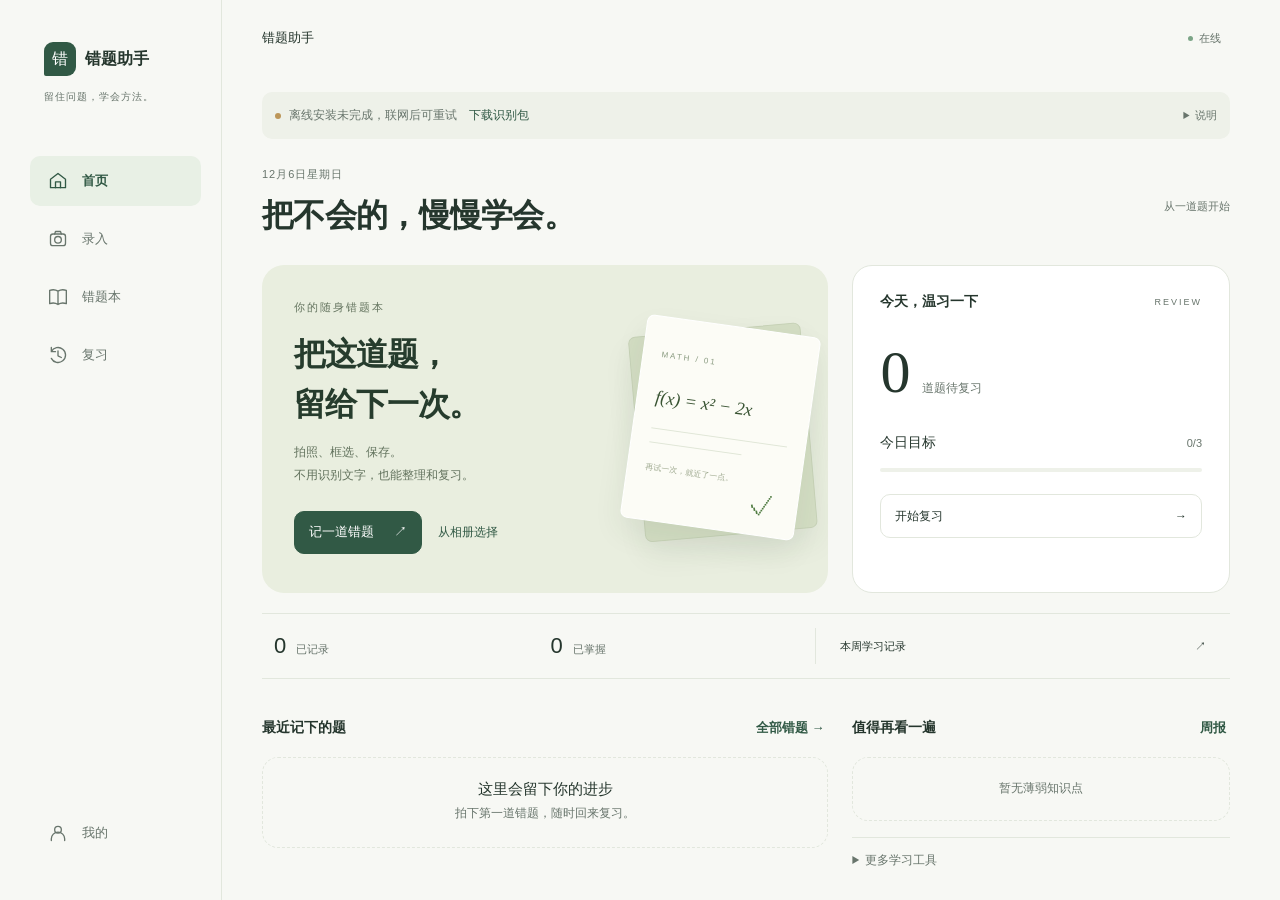
==== commit d7c0961e: "Make photo capture and saving the primary offline workflow" ====
--- a/app.html
+++ b/app.html
@@ -35,8 +35,8 @@
     <div id="updateNotice" class="notice hidden">新版本已准备好。<button class="text-btn" onclick="applyUpdate()">保存后更新</button></div>
     <div id="offlinePanel" class="offline-panel">
       <span class="status-dot" aria-hidden="true"></span><span id="offlineStatus">检查离线识别包…</span>
-      <button id="prepareOffline" class="text-btn" onclick="prepareOffline()">准备 / 重试</button>
-      <details class="offline-info"><summary aria-label="离线使用说明">说明</summary><div><p>首次联网准备完成后，这台设备可以断网识别。演示时请保持相同浏览器和地址。</p><p id="offlineAddress"></p><button class="text-btn" onclick="checkOfflinePack()">重新检查</button></div></details>
+      <button id="prepareOffline" class="text-btn" onclick="prepareOffline()">下载识别包</button>
+      <details class="offline-info"><summary aria-label="离线使用说明">说明</summary><div><p>保存图片不需要识别包。离线提取印刷文字需另外下载约 61 MB，已下载部分会保留，可稍后继续。</p><progress id="offlineProgress" max="100" value="0" aria-label="识别包已校验下载进度"></progress><p id="offlineBytes"></p><p id="offlineAddress"></p><button class="text-btn" onclick="checkOfflinePack()">重新检查</button></div></details>
     </div>
     <!-- 首页 -->
     <section id="page-home" class="page active">
@@ -45,7 +45,7 @@
         <span id="streakBadge" class="streak-badge">从一道题开始</span>
       </div>
       <div class="entry-card">
-        <div class="entry-copy"><span class="kicker">你的随身错题本</span><h3>拍下来，<br>留给下一次进步。</h3><p>断网也能识别、记录。<br>连上网，再让 AI 帮你理清思路。</p>
+        <div class="entry-copy"><span class="kicker">你的随身错题本</span><h3>把这道题，<br>留给下一次。</h3><p>拍照、框选、保存。<br>不用识别文字，也能整理和复习。</p>
           <div class="entry-actions"><button class="btn primary" onclick="goCapture()">记一道错题 <span aria-hidden="true">↗</span></button><button class="text-btn" onclick="uploadImage()">从相册选择</button></div>
         </div>
         <div class="notebook-art" aria-hidden="true"><div class="paper-back"></div><div class="paper-front"><span class="paper-index">MATH / 01</span><div class="paper-formula">f(x) = x² − 2x</div><div class="paper-line"></div><div class="paper-line short"></div><span class="paper-mark">再试一次，就近了一点。</span><span class="paper-check">✓</span></div></div>
@@ -66,7 +66,8 @@
 
     <!-- 拍照录入 -->
     <section id="page-capture" class="page">
-      <div class="page-intro"><p class="eyebrow">CAPTURE</p><h2>先把题目记下来。</h2><p id="captureHint">一次拍一道题，文字清晰，识别更准。</p></div>
+      <div class="page-intro"><p class="eyebrow">CAPTURE</p><h2>记下这道题。</h2><p id="captureHint">拍一整页，框选一道题，直接保存。</p></div>
+      <div id="captureReceipt" class="capture-receipt hidden" aria-live="polite"></div>
       <div id="capturePreview" class="capture-preview">
         <div class="placeholder">
           <div class="capture-glyph" aria-hidden="true">＋</div>
@@ -76,12 +77,12 @@
       <div class="capture-actions">
         <button id="btnCamera" class="btn primary" onclick="startCamera()">拍照</button>
         <button id="btnAlbum" class="btn" onclick="uploadImage()">选择图片</button>
-        <button id="btnPaste" class="btn" onclick="pasteClipboardImage()">粘贴图片</button>
-        <button id="btnCrop" class="btn hidden" onclick="openCropModal()">裁剪</button>
-        <button id="btnOcr" class="btn teal hidden" onclick="runOcr()">识别并记录</button>
-        <button id="btnRetake" class="btn hidden" onclick="retakeCapture()">重新选择</button>
-      </div>
-      <div class="capture-secondary"><button class="text-btn" onclick="showManualEntry()">直接输入文字</button><button id="saveImageOnly" class="text-btn hidden" onclick="openImageOnly()">先保存原图</button></div>
+        <button id="btnCrop" class="btn primary hidden" onclick="openCropModal()">框选题目</button>
+        <button id="saveImageOnly" class="btn outline hidden" onclick="openImageOnly()">保存这张图</button>
+      </div>
+      <div class="capture-secondary"><button id="btnRetake" class="text-btn hidden" onclick="retakeCapture()">换一张</button><details class="capture-more"><summary>其他录入方式</summary><button id="btnPaste" class="text-btn" onclick="pasteClipboardImage()">粘贴图片</button><button class="text-btn" onclick="showManualEntry()">输入文字</button></details></div>
+      <p class="field-help">先保存原题，文字识别和 AI 讲解可以稍后再用。</p>
+      <button id="btnOcr" class="hidden" onclick="runOcr()">离线识别（印刷体）</button><button id="btnAiCapture" class="hidden" onclick="runAiCapture()">AI 识图（联网）</button>
 
       <div id="manualEntry" class="manual-entry hidden">
         <label class="field-label" for="manualText">题目内容</label>
@@ -91,11 +92,11 @@
     </section>
 
     <!-- 错题本 -->
-    <section id="page-book" class="page"><div class="page-intro"><p class="eyebrow">COLLECTION</p><h2>每一道，都有收获。</h2></div>
+    <section id="page-book" class="page"><div class="page-intro book-heading"><div><p class="eyebrow">COLLECTION</p><h2>我的错题</h2></div><button class="btn primary" onclick="goCapture()">＋ 记一道</button></div>
       <div class="search-row">
         <input id="searchInput" type="search" placeholder="搜索题目或知识点" oninput="setQuery(this.value)">
       </div>
-      <div class="batch-bar">
+      <details class="book-filters"><summary>筛选与管理</summary><div class="batch-bar">
         <button class="btn outline" onclick="toggleBatchMode()">批量管理</button>
         <div id="batchActions" class="batch-actions hidden">
           <label class="select-all"><input id="selectAllBatch" type="checkbox" onchange="toggleSelectAll(this.checked)">全选</label>
@@ -114,13 +115,14 @@
       </select>
       <div class="chip-row" id="subjectChips"></div>
       <div class="segmented" id="statusSeg"></div>
+      </details>
       <div id="errorList" class="error-list"></div>
     </section>
 
     <!-- 复习 -->
     <section id="page-review" class="page">
       <div class="review-head">
-        <h2>间隔复习</h2>
+        <h2>再做一次。</h2>
         <p id="reviewStatus">暂无待复习错题</p>
       </div>
       <div id="reviewProgress" class="review-progress hidden">
@@ -165,6 +167,9 @@
           <div class="profile-team">识别与记录留在本机 · AI 联网使用</div>
         </div>
       </div>
+
+      <button class="btn outline full backup-entry" onclick="exportFullBackup()">备份全部错题</button>
+      <p class="field-help">错题保存在当前浏览器，换设备前记得备份。</p>
 
       <details class="settings-panel"><summary>学习科目</summary>
         <div class="chip-wrap" id="subjectSettings"></div>
@@ -203,18 +208,23 @@
 
       <details class="settings-panel" id="aiSettings"><summary>AI 接口（选用，需自行配置）</summary>
         <div class="form-card">
+          <p class="field-help">在这里配置一次，识图、解题和举一反三都在本应用内完成。使用 AI 时，题图和文字会发送到所填服务，费用由该服务收取。</p>
+          <label class="field-label" for="aiProvider">模型服务</label>
+          <select id="aiProvider" onchange="chooseAiService()"><option value="openai">OpenAI</option><option value="deepseek">DeepSeek</option><option value="gemini">Google Gemini</option><option value="qwen">通义千问 · 百炼</option><option value="custom">其他 OpenAI 兼容服务</option></select>
+          <p id="aiProviderHint" class="field-help"></p>
           <label class="field-label" for="aiEndpoint">接口地址</label>
-          <input id="aiEndpoint" type="text" placeholder="https://api.openai.com/v1">
-          <label class="field-label" for="aiModel">模型</label>
-          <input id="aiModel" type="text" placeholder="gpt-4o-mini">
+          <input id="aiEndpoint" type="url" placeholder="服务商提供的 Base URL" oninput="resetAiTest(true)">
+          <label class="field-label" for="aiModel">识图模型名称</label>
+          <input id="aiModel" type="text" placeholder="请填写支持图片输入的模型" oninput="resetAiTest()">
           <label class="switch-row">
-            <span>允许手动 AI 视觉复核（需填写 Key，题图会发送到接口）</span>
+            <span>在核对页显示“AI 视觉复核”按钮</span>
             <input id="useAiOcr" type="checkbox">
           </label>
-          <label class="field-label" for="ocrModel">视觉识别模型</label>
-          <input id="ocrModel" type="text" placeholder="gpt-4o-mini">
           <label class="field-label" for="aiKey">API Key</label>
-          <input id="aiKey" type="password" placeholder="未配置时使用规则生成">
+          <input id="aiKey" type="password" autocomplete="off" placeholder="只保存在当前浏览器，不随备份导出" oninput="resetAiTest()">
+          <button id="testAiVision" class="btn outline full" onclick="testAiVision()">测试连接与识图（会产生少量用量）</button>
+          <p id="aiTestStatus" class="field-help" role="status">尚未验证当前配置的识图能力。</p>
+          <p class="field-help">只支持允许浏览器直接访问的接口；识图测试成功后仍需核对解题结果。</p>
           <button class="btn primary full" onclick="saveSettings()">保存设置</button>
         </div>
       </details>
@@ -320,6 +330,7 @@
 <script src="vendor/dexie.min.js"></script>
 <script src="ocr-assets.js"></script>
 <script src="js/reliability.js"></script>
+<script src="js/ai-client.js"></script>
 <script src="js/ocr-review.js"></script>
 <script src="js/app.js"></script>
 <script src="js/offline.js"></script>
--- a/styles.css
+++ b/styles.css
@@ -1561,5 +1561,30 @@
 .diff-new { background: #d6e9d3; color: #244e30; }
 .ocr-suggestion { padding: 12px; border: 1px solid var(--line); border-radius: 10px; }
 .ocr-suggestion pre { margin-top: 12px; }.ocr-review-actions { display: flex; gap: 12px; flex-wrap: wrap; }
+.ocr-quality-note { padding: 12px; border: 1px solid var(--line); border-radius: 12px; background: var(--surface-2); }
+.ocr-quality-note.low { border-color: #cfb983; background: #fcf7e9; }
+.ocr-quality-note strong { font-size: 15px; }.ocr-quality-note p { font-size: 13px; line-height: 1.7; margin: 8px 0 12px; }
+.ocr-comparison { border-top: 1px solid var(--line); padding-top: 12px; }.ocr-comparison summary { font-size: 13px; cursor: pointer; }
+.ocr-comparison .field-help { margin: 10px 0; }.ocr-diff-grid pre,.ocr-suggestion pre { max-height: 220px; overflow-y: auto; }
+.ocr-confirm { display: flex; align-items: flex-start; gap: 10px; font-size: 14px; line-height: 1.6; padding: 8px 0; }
+.ocr-confirm input { width: 20px; height: 20px; flex: 0 0 20px; margin: 1px 0 0; }
+.record-save-form .modal-actions { position: static; padding-bottom: 0; }
+@media(max-width:600px) { .ocr-diff-grid { grid-template-columns: minmax(0,1fr); }.record-save-form textarea { scroll-margin: 24px; } }
+.book-heading { display:flex; justify-content:space-between; align-items:center; gap:12px; }.book-heading .btn { flex-shrink:0; }
+.book-filters { margin:12px 0 18px; border-bottom:1px solid var(--line); padding-bottom:12px; }
+.book-filters summary,.capture-more summary,.saved-text-tools summary { color:var(--muted); font-size:13px; cursor:pointer; padding:8px 0; }
+.book-filters .chip-row { flex-wrap:wrap; overflow:visible; }.book-filters .batch-bar { margin-top:12px; }
+.question-thumb { display:block; width:100%; max-height:200px; object-fit:contain; background:#fafaf6; border:1px solid var(--line); border-radius:10px; margin:12px 0; }
+.recent-thumb { width:54px; height:48px; object-fit:cover; object-position:top; border:1px solid var(--line); border-radius:8px; flex-shrink:0; }
+.ec-topic { overflow-wrap:anywhere; }.empty-state .btn { margin-top:18px; }.empty-state .text-btn { display:block; margin:12px auto 0; }
+.capture-receipt { background:var(--surface); border:1px solid var(--line); border-radius:20px; padding:18px; margin-bottom:18px; }
+.receipt-heading { display:flex; align-items:center; gap:12px; }.receipt-heading p { margin:4px 0 0; font-size:13px; color:var(--muted); }
+.receipt-check { display:grid; place-items:center; width:36px; height:36px; border-radius:50%; background:var(--surface-2); color:var(--primary); }
+.receipt-image { display:block; width:100%; max-height:200px; object-fit:contain; margin:16px 0; border-radius:10px; border:1px solid var(--line); }
+.receipt-actions { display:flex; gap:10px; flex-wrap:wrap; margin-top:14px; }.receipt-actions .text-btn { width:100%; text-align:left; }
+.capture-more { font-size:13px; }.capture-more .text-btn { display:block; margin:8px 0; }
+.backup-entry { margin:8px 0; }#page-profile > .field-help { margin-bottom:22px; }
+.saved-text-tools { margin:12px 0 20px; border:1px solid var(--line); border-radius:12px; padding:8px 12px; }.saved-text-tools .btn { margin:10px 6px 0 0; }
+#offlineProgress { width:100%; height:8px; accent-color:var(--primary); }#offlineBytes { font-size:12px; }
 .modal-sheet { scroll-padding-bottom: 96px; overscroll-behavior: contain; }
 @media(max-width: 600px) { .modal-sheet { padding: 18px 18px calc(18px + env(safe-area-inset-bottom,0px)); max-height: 90dvh; }.modal-actions { bottom: -18px; }.ocr-diff-grid { gap: 6px; }.ocr-diff-grid section { padding: 9px; }.capture-secondary { flex-wrap: wrap; } }
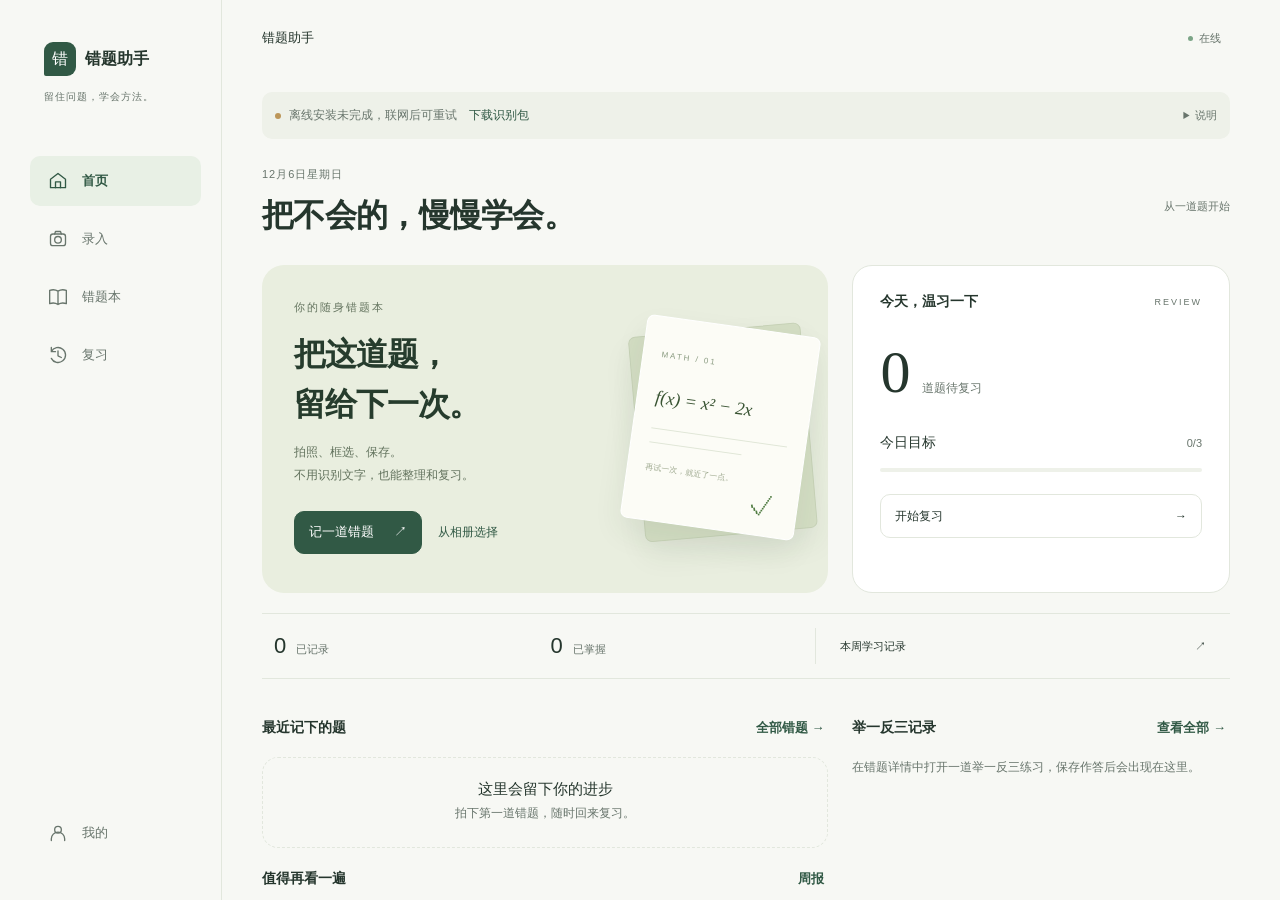
==== commit 58cfa75f: "Add saved photo answers and history for similar-question practice" ====
--- a/app.html
+++ b/app.html
@@ -59,10 +59,14 @@
       </div>
       <div class="stats-grid compact-stats"><div class="stat-card"><b id="statTotal">0</b><span>已记录</span></div><div class="stat-card"><b id="statMastered">0</b><span>已掌握</span></div><button class="stat-report" onclick="showParentReport()"><span>本周学习记录</span><span aria-hidden="true">↗</span></button></div>
       <div class="section-block home-recent"><div class="section-title"><span>最近记下的题</span><button class="text-btn" onclick="navigateTo('book')">全部错题 →</button></div><div id="recentList" class="recent-list"></div></div>
+      <div class="section-block"><div class="section-title"><span>举一反三记录</span><button class="text-btn" onclick="openPracticeHistory()">查看全部 →</button></div><div id="homePractice"></div></div>
       <div class="section-block home-insights"><div class="section-title"><span>值得再看一遍</span><button class="text-btn" onclick="openWeeklyReport()">周报</button></div><div id="weakList" class="weak-list"></div>
         <details class="more-tools"><summary>更多学习工具</summary><div class="quick-grid"><button class="quick-card" onclick="openMasteryTrend()">掌握趋势</button><button class="quick-card" onclick="openStudyPlan()">学习计划</button><button class="quick-card" onclick="openWeeklyPlan()">周计划</button><button class="quick-card" onclick="openAiSettings()">AI 设置</button><button class="quick-card" onclick="openSubjectBoard()">学情看板</button></div></details>
       </div>
     </section>
+
+    <section id="page-practice" class="page"><div id="practiceContent"></div></section>
+    <section id="page-practice-history" class="page"><div class="page-intro"><h2>做过的练习</h2><p>保留题目、作答照片和每次反馈。</p></div><div id="practiceHistoryList"></div></section>
 
     <!-- 拍照录入 -->
     <section id="page-capture" class="page">
@@ -94,8 +98,9 @@
     <!-- 错题本 -->
     <section id="page-book" class="page"><div class="page-intro book-heading"><div><p class="eyebrow">COLLECTION</p><h2>我的错题</h2></div><button class="btn primary" onclick="goCapture()">＋ 记一道</button></div>
       <div class="search-row">
-        <input id="searchInput" type="search" placeholder="搜索题目或知识点" oninput="setQuery(this.value)">
-      </div>
+        <input id="searchInput" type="search" placeholder="搜索试卷、题号或知识点" oninput="setQuery(this.value)">
+      </div>
+      <div class="classification-grid book-classification"><div><label class="field-label" for="paperFilter">按试卷找题</label><select id="paperFilter" onchange="paperFilter=this.value;renderErrorList()"><option value="">全部试卷</option></select></div><div><label class="field-label" for="topicFilter">按知识点找题</label><select id="topicFilter" onchange="topicFilter=this.value;renderErrorList()"><option value="">全部知识点</option></select></div></div>
       <details class="book-filters"><summary>筛选与管理</summary><div class="batch-bar">
         <button class="btn outline" onclick="toggleBatchMode()">批量管理</button>
         <div id="batchActions" class="batch-actions hidden">
@@ -168,6 +173,7 @@
         </div>
       </div>
 
+      <div class="app-version">当前版本 · 10.31 举一反三作答 <button class="text-btn" onclick="openUpdatePage()">检查更新</button></div>
       <button class="btn outline full backup-entry" onclick="exportFullBackup()">备份全部错题</button>
       <p class="field-help">错题保存在当前浏览器，换设备前记得备份。</p>
 
@@ -212,10 +218,14 @@
           <label class="field-label" for="aiProvider">模型服务</label>
           <select id="aiProvider" onchange="chooseAiService()"><option value="openai">OpenAI</option><option value="deepseek">DeepSeek</option><option value="gemini">Google Gemini</option><option value="qwen">通义千问 · 百炼</option><option value="custom">其他 OpenAI 兼容服务</option></select>
           <p id="aiProviderHint" class="field-help"></p>
-          <label class="field-label" for="aiEndpoint">接口地址</label>
-          <input id="aiEndpoint" type="url" placeholder="服务商提供的 Base URL" oninput="resetAiTest(true)">
-          <label class="field-label" for="aiModel">识图模型名称</label>
-          <input id="aiModel" type="text" placeholder="请填写支持图片输入的模型" oninput="resetAiTest()">
+          <label class="field-label" for="aiModelChoice">识图模型</label>
+          <select id="aiModelChoice" onchange="chooseAiModel()"></select>
+          <p id="aiModelHelp" class="field-help"></p>
+          <div id="aiCustomModel" class="hidden"><label class="field-label" for="aiModel">自定义模型标识</label>
+          <input id="aiModel" type="text" placeholder="服务商文档中的 API 模型标识" oninput="resetAiTest()"></div>
+          <div id="aiEndpointField" class="hidden"><label class="field-label" for="aiEndpoint">接口地址</label>
+          <input id="aiEndpoint" type="url" placeholder="服务商提供的 Base URL" oninput="resetAiTest(true)"></div>
+          <p id="aiEndpointInfo" class="field-help ai-endpoint-info"></p>
           <label class="switch-row">
             <span>在核对页显示“AI 视觉复核”按钮</span>
             <input id="useAiOcr" type="checkbox">
@@ -333,6 +343,7 @@
 <script src="js/ai-client.js"></script>
 <script src="js/ocr-review.js"></script>
 <script src="js/app.js"></script>
+<script src="js/practice.js"></script>
 <script src="js/offline.js"></script>
 <script src="js/album-enhance.js"></script>
 <script src="js/crop-enhance.js"></script>
--- a/styles.css
+++ b/styles.css
@@ -1586,5 +1586,14 @@
 .backup-entry { margin:8px 0; }#page-profile > .field-help { margin-bottom:22px; }
 .saved-text-tools { margin:12px 0 20px; border:1px solid var(--line); border-radius:12px; padding:8px 12px; }.saved-text-tools .btn { margin:10px 6px 0 0; }
 #offlineProgress { width:100%; height:8px; accent-color:var(--primary); }#offlineBytes { font-size:12px; }
+.ai-endpoint-info { overflow-wrap:anywhere; font-size:12px; }.ai-endpoint-info:empty { display:none; }
+.classification-fields { padding:16px; border:1px solid var(--line); border-radius:14px; background:var(--surface); }.classification-fields strong { display:block; margin-bottom:12px; }.classification-fields small { font-size:12px; font-weight:400; color:var(--muted); }.classification-fields > .field-label { margin-top:14px; }
+.classification-grid { display:grid; grid-template-columns:minmax(0,1fr) minmax(0,1fr); gap:12px; }.classification-grid select { width:100%; min-width:0; }.book-classification { margin-top:14px; }
+.question-source,.detail-classification { color:var(--muted); font-size:13px; overflow-wrap:anywhere; margin:12px 0; }.detail-classification p { margin:0 0 8px; }.app-version { display:flex; justify-content:space-between; align-items:center; gap:12px; font-size:12px; color:var(--muted); margin:16px 0; }
+#updateNotice { position:sticky; top:0; z-index:35; box-shadow:0 3px 10px #00000012; }
+.question-note { font-size:13px; color:var(--muted); margin:10px 0; overflow-wrap:anywhere; }.practice-link-state { display:block; color:var(--primary); margin-top:8px; font-size:12px; }.similar-item { text-align:left; }
+.practice-panel { padding:18px; border:1px solid var(--line); border-radius:16px; background:var(--surface); margin:16px 0; }.practice-panel h2 { font-size:20px; margin:0 0 16px; }.practice-panel h3 { font-size:16px; margin:0 0 14px; }.practice-panel h4 { margin:20px 0 8px; font-size:14px; }.practice-panel small { color:var(--muted); font-weight:400; font-size:12px; }
+.practice-actions { display:flex; flex-wrap:wrap; gap:10px; margin:16px 0; }.practice-actions .btn { flex:1; min-width:120px; }.practice-answer-image { display:block; width:100%; max-height:480px; object-fit:contain; margin:14px 0; border:1px solid var(--line); border-radius:10px; }
+.practice-history-card { display:flex; flex-direction:column; gap:10px; width:100%; text-align:left; background:var(--surface); border:1px solid var(--line); border-radius:14px; padding:16px; margin:10px 0; color:var(--text); font:inherit; cursor:pointer; }.practice-history-card strong { font-size:14px; }.practice-history-card small { color:var(--muted); font-size:12px; }.practice-question-excerpt { font-size:13px; line-height:1.7; overflow-wrap:anywhere; }.practice-error { color:#9b3d2f; font-size:13px; line-height:1.7; }.practice-back { padding:8px 0; }
 .modal-sheet { scroll-padding-bottom: 96px; overscroll-behavior: contain; }
 @media(max-width: 600px) { .modal-sheet { padding: 18px 18px calc(18px + env(safe-area-inset-bottom,0px)); max-height: 90dvh; }.modal-actions { bottom: -18px; }.ocr-diff-grid { gap: 6px; }.ocr-diff-grid section { padding: 9px; }.capture-secondary { flex-wrap: wrap; } }
